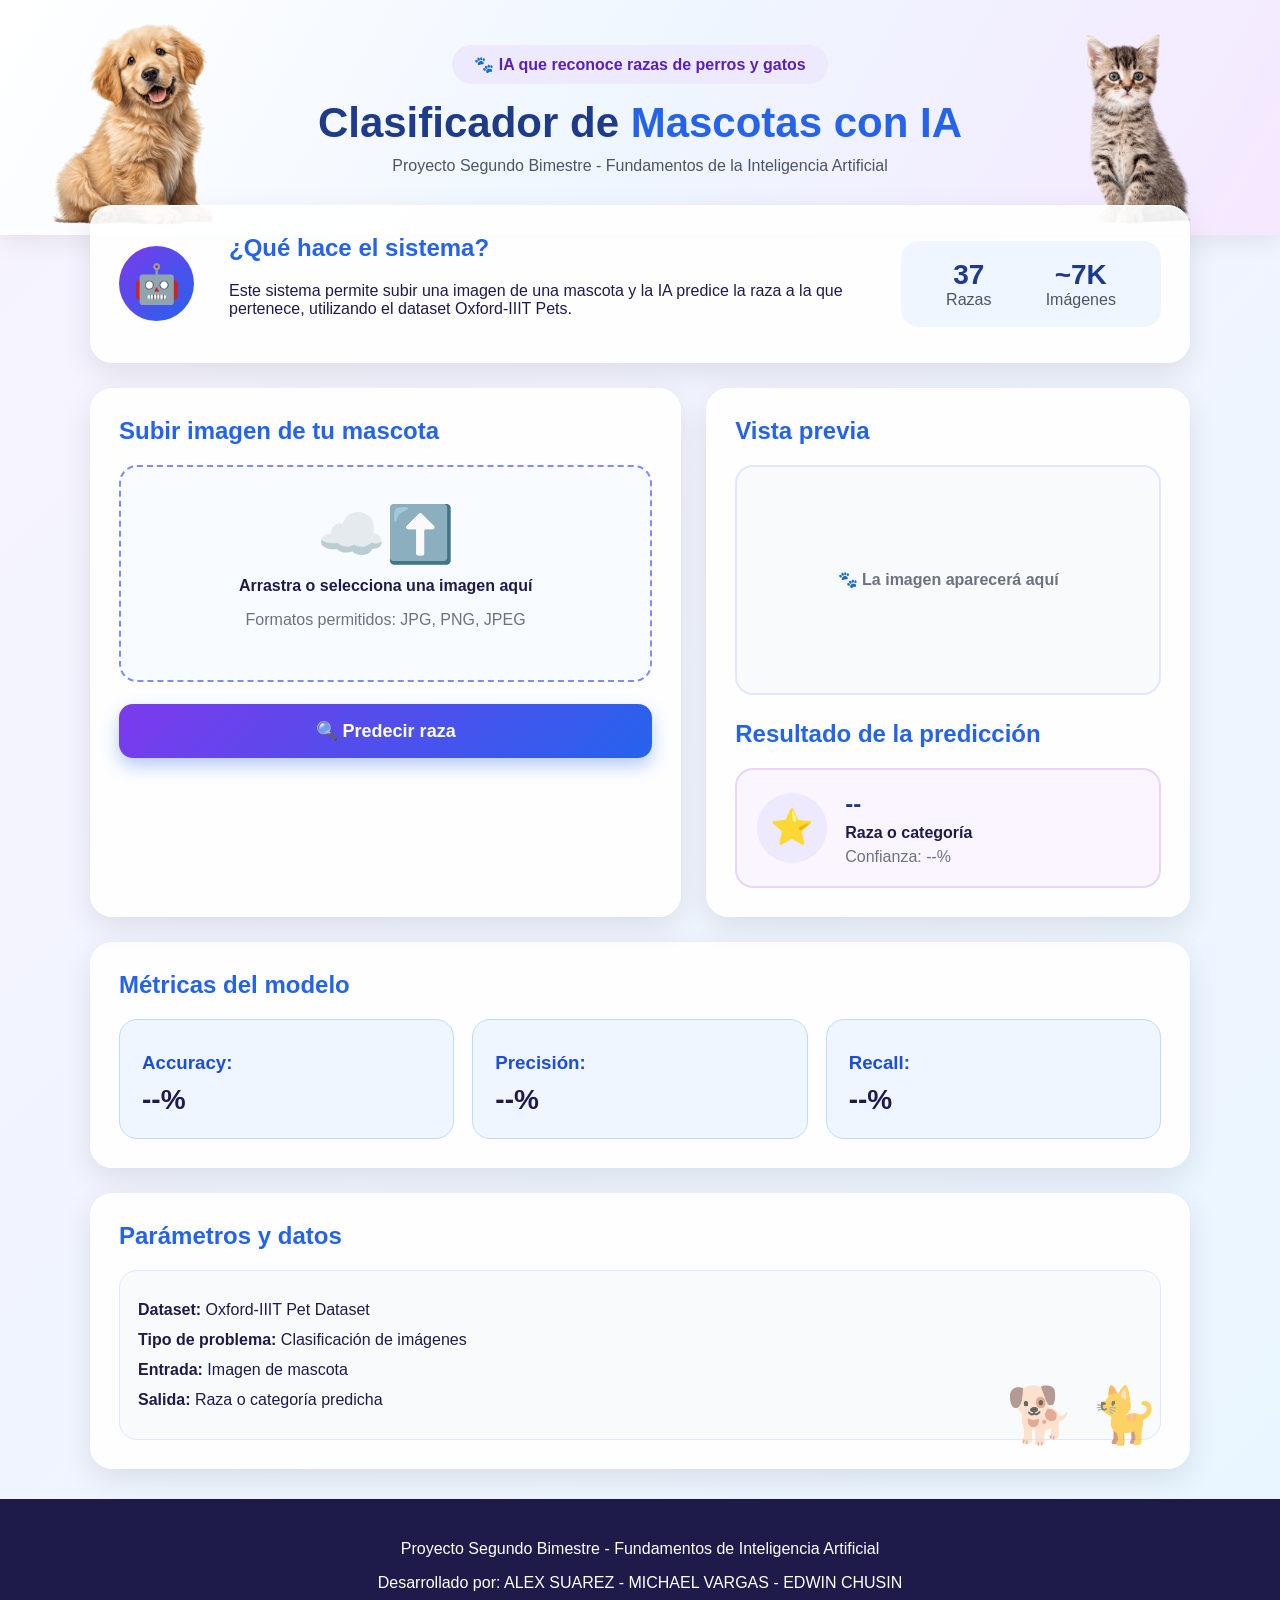
==== frontend/index.html @ 6639b310 "cambios en la arquitectura" ====
<!DOCTYPE html>
<html lang="es">

<head>
    <meta charset="UTF-8">
    <meta name="viewport" content="width=device-width, initial-scale=1.0">
    <title>Clasificador de Mascotas IA</title>
    <link rel="stylesheet" href="style.css">
</head>

<body>

    <header class="hero">
        <img src="./img/perro.png" class="mascota perro" alt="Perro">
        <img src="./img/gato.png" class="mascota gato" alt="Gato">

        <div class="badge">🐾 IA que reconoce razas de perros y gatos</div>
        <h1>Clasificador de <span>Mascotas con IA</span></h1>
        <p>Proyecto Segundo Bimestre - Fundamentos de la Inteligencia Artificial</p>
    </header>

    <main class="contenedor">

        <section class="card resumen">
            <div class="icono">🤖</div>
            <div>
                <h2>¿Qué hace el sistema?</h2>
                <p>
                    Este sistema permite subir una imagen de una mascota y la IA predice
                    la raza a la que pertenece, utilizando el dataset Oxford-IIIT Pets.
                </p>
            </div>

            <div class="datos">
                <div>
                    <strong>37</strong>
                    <span>Razas</span>
                </div>
                <div>
                    <strong>~7K</strong>
                    <span>Imágenes</span>
                </div>
            </div>
        </section>

        <section class="dos-columnas">

            <section class="card">
                <h2>Subir imagen de tu mascota</h2>

                <label class="upload-box" for="imagenInput">
                    <input type="file" id="imagenInput" accept="image/*">
                    <div class="nube">☁️⬆️</div>
                    <strong>Arrastra o selecciona una imagen aquí</strong>
                    <p>Formatos permitidos: JPG, PNG, JPEG</p>
                </label>

                <button onclick="enviarImagen()">🔍 Predecir raza</button>
            </section>

            <section class="card">
                <h2>Vista previa</h2>

                <div class="preview-box">
                    <img id="preview" class="preview oculto" alt="Vista previa">
                    <p id="textoPreview">🐾 La imagen aparecerá aquí</p>
                </div>

                <h2>Resultado de la predicción</h2>

                <div id="resultado" class="resultado">
                    <div class="estrella">⭐</div>
                    <div>
                        <strong>--</strong>
                        <p>Raza o categoría</p>
                        <span>Confianza: --%</span>
                    </div>
                </div>
            </section>

        </section>

        <section class="card metricas">
            <h2>Métricas del modelo</h2>

            <div class="grid">
                <div class="metrica">
                    <h3>Accuracy:</h3>
                    <p id="accuracy">--%</p>
                </div>

                <div class="metrica">
                    <h3>Precisión:</h3>
                    <p id="precision">--%</p>
                </div>

                <div class="metrica">
                    <h3>Recall:</h3>
                    <p id="recall">--%</p>
                </div>
            </div>
        </section>

        <section class="card parametros">
            <h2>Parámetros y datos</h2>

            <div class="tabla">
                <p><strong>Dataset:</strong> Oxford-IIIT Pet Dataset</p>
                <p><strong>Tipo de problema:</strong> Clasificación de imágenes</p>
                <p><strong>Entrada:</strong> Imagen de mascota</p>
                <p><strong>Salida:</strong> Raza o categoría predicha</p>
            </div>
        </section>

    </main>

    <footer>
        <p>Proyecto Segundo Bimestre - Fundamentos de Inteligencia Artificial</p>
        <p>Desarrollado por: ALEX SUAREZ - MICHAEL VARGAS - EDWIN CHUSIN</p>
    </footer>

    <script src="script.js"></script>
</body>

</html>
---- frontend/style.css ----
* {
  box-sizing: border-box;
}

body {
  margin: 0;
  font-family: Arial, sans-serif;
  background: linear-gradient(135deg, #f7f3ff, #e9f6ff);
  color: #1e1b4b;
}

.hero {
  position: relative;
  text-align: center;
  padding: 45px 20px 60px;
  background: linear-gradient(120deg, #ffffff, #eff6ff, #f5e8ff);
  box-shadow: 0 6px 25px #00000015;
  overflow: hidden;
}

.hero h1 {
  margin: 15px 0 10px;
  font-size: 42px;
  color: #1e3a8a;
}

.hero h1 span {
  color: #2563eb;
}

.hero p {
  margin: 0;
  color: #4b5563;
}

.badge {
  display: inline-block;
  padding: 10px 22px;
  border-radius: 30px;
  background: #ede9fe;
  color: #5b21b6;
  font-weight: bold;
}

.mascota{
    position:absolute;
    width:220px;
    user-select:none;
    pointer-events:none;
    animation: flotar 3s ease-in-out infinite;
}

.perro{
    left:30px;
    bottom:0;
}

.gato{
    right:30px;
    bottom:0;
    animation-delay:1s;
}

@keyframes flotar {
  0%, 100% {
    transform: translateY(0);
  }

  50% {
    transform: translateY(-12px);
  }
}

.contenedor {
  width: 90%;
  max-width: 1100px;
  margin: -30px auto 30px;
  position: relative;
  z-index: 2;
}

.card {
  background: #ffffffee;
  padding: 28px;
  margin-bottom: 25px;
  border-radius: 22px;
  box-shadow: 0 10px 30px #00000018;
  border: 1px solid #ffffff;
}

.card h2 {
  color: #2563eb;
  margin-top: 0;
}

.resumen {
  display: grid;
  grid-template-columns: 90px 1fr 260px;
  gap: 20px;
  align-items: center;
}

.icono {
  width: 75px;
  height: 75px;
  border-radius: 50%;
  display: grid;
  place-items: center;
  font-size: 38px;
  background: linear-gradient(135deg, #7c3aed, #2563eb);
  color: white;
}

.datos {
  display: flex;
  justify-content: space-around;
  background: #eff6ff;
  border-radius: 18px;
  padding: 18px;
}

.datos div {
  text-align: center;
}

.datos strong {
  display: block;
  font-size: 28px;
  color: #1e3a8a;
}

.datos span {
  color: #4b5563;
}

.dos-columnas {
  display: grid;
  grid-template-columns: 1.1fr 0.9fr;
  gap: 25px;
}

.upload-box {
  display: block;
  border: 2px dashed #818cf8;
  padding: 35px 20px;
  border-radius: 18px;
  text-align: center;
  background: #f8fbff;
  cursor: pointer;
  transition: 0.3s;
}

.upload-box:hover {
  background: #eef2ff;
  transform: scale(1.01);
}

.upload-box input {
  display: none;
}

.nube {
  font-size: 55px;
  margin-bottom: 10px;
}

.upload-box p {
  color: #6b7280;
}

button {
  width: 100%;
  margin-top: 22px;
  padding: 16px;
  border: none;
  border-radius: 14px;
  background: linear-gradient(135deg, #7c3aed, #2563eb);
  color: white;
  font-size: 18px;
  font-weight: bold;
  cursor: pointer;
  box-shadow: 0 8px 18px #2563eb55;
  transition: 0.3s;
}

button:hover {
  transform: translateY(-3px);
}

.preview-box {
  height: 230px;
  border: 2px solid #e0e7ff;
  border-radius: 18px;
  display: grid;
  place-items: center;
  background: #f8fafc;
  overflow: hidden;
  margin-bottom: 25px;
}

.preview {
  width: 100%;
  height: 100%;
  object-fit: cover;
}

.oculto {
  display: none;
}

#textoPreview {
  color: #6b7280;
  font-weight: bold;
}

.resultado {
  display: flex;
  gap: 18px;
  align-items: center;
  padding: 20px;
  border-radius: 18px;
  background: #faf5ff;
  border: 2px solid #e9d5ff;
}

.estrella {
  width: 70px;
  height: 70px;
  border-radius: 50%;
  display: grid;
  place-items: center;
  background: #ede9fe;
  font-size: 35px;
}

.resultado strong {
  font-size: 24px;
  color: #1e3a8a;
}

.resultado p {
  margin: 6px 0;
  font-weight: bold;
}

.resultado span {
  color: #6b7280;
}

.grid {
  display: grid;
  grid-template-columns: repeat(3, 1fr);
  gap: 18px;
}

.metrica {
  padding: 22px;
  border-radius: 18px;
  background: #eff6ff;
  border: 1px solid #bfdbfe;
}

.metrica span {
  font-size: 32px;
}

.metrica h3 {
  margin: 10px 0;
  color: #1d4ed8;
}

.metrica p {
  font-size: 28px;
  font-weight: bold;
  margin: 0;
}

.parametros {
  position: relative;
}

.parametros::after {
  content: "🐕 🐈";
  position: absolute;
  right: 30px;
  bottom: 20px;
  font-size: 55px;
  opacity: 0.6;
}

.tabla {
  background: #f8fafc;
  border-radius: 18px;
  padding: 18px;
  border: 1px solid #e0e7ff;
}

.tabla p {
  margin: 12px 0;
}

footer {
  text-align: center;
  padding: 25px;
  background: #1e1b4b;
  color: white;
}

@media (max-width: 850px) {
  .emoji {
    display: none;
  }

  .hero h1 {
    font-size: 32px;
  }

  .resumen {
    grid-template-columns: 1fr;
    text-align: center;
  }

  .icono {
    margin: auto;
  }

  .dos-columnas,
  .grid {
    grid-template-columns: 1fr;
  }

  .datos {
    flex-direction: column;
    gap: 15px;
  }
}
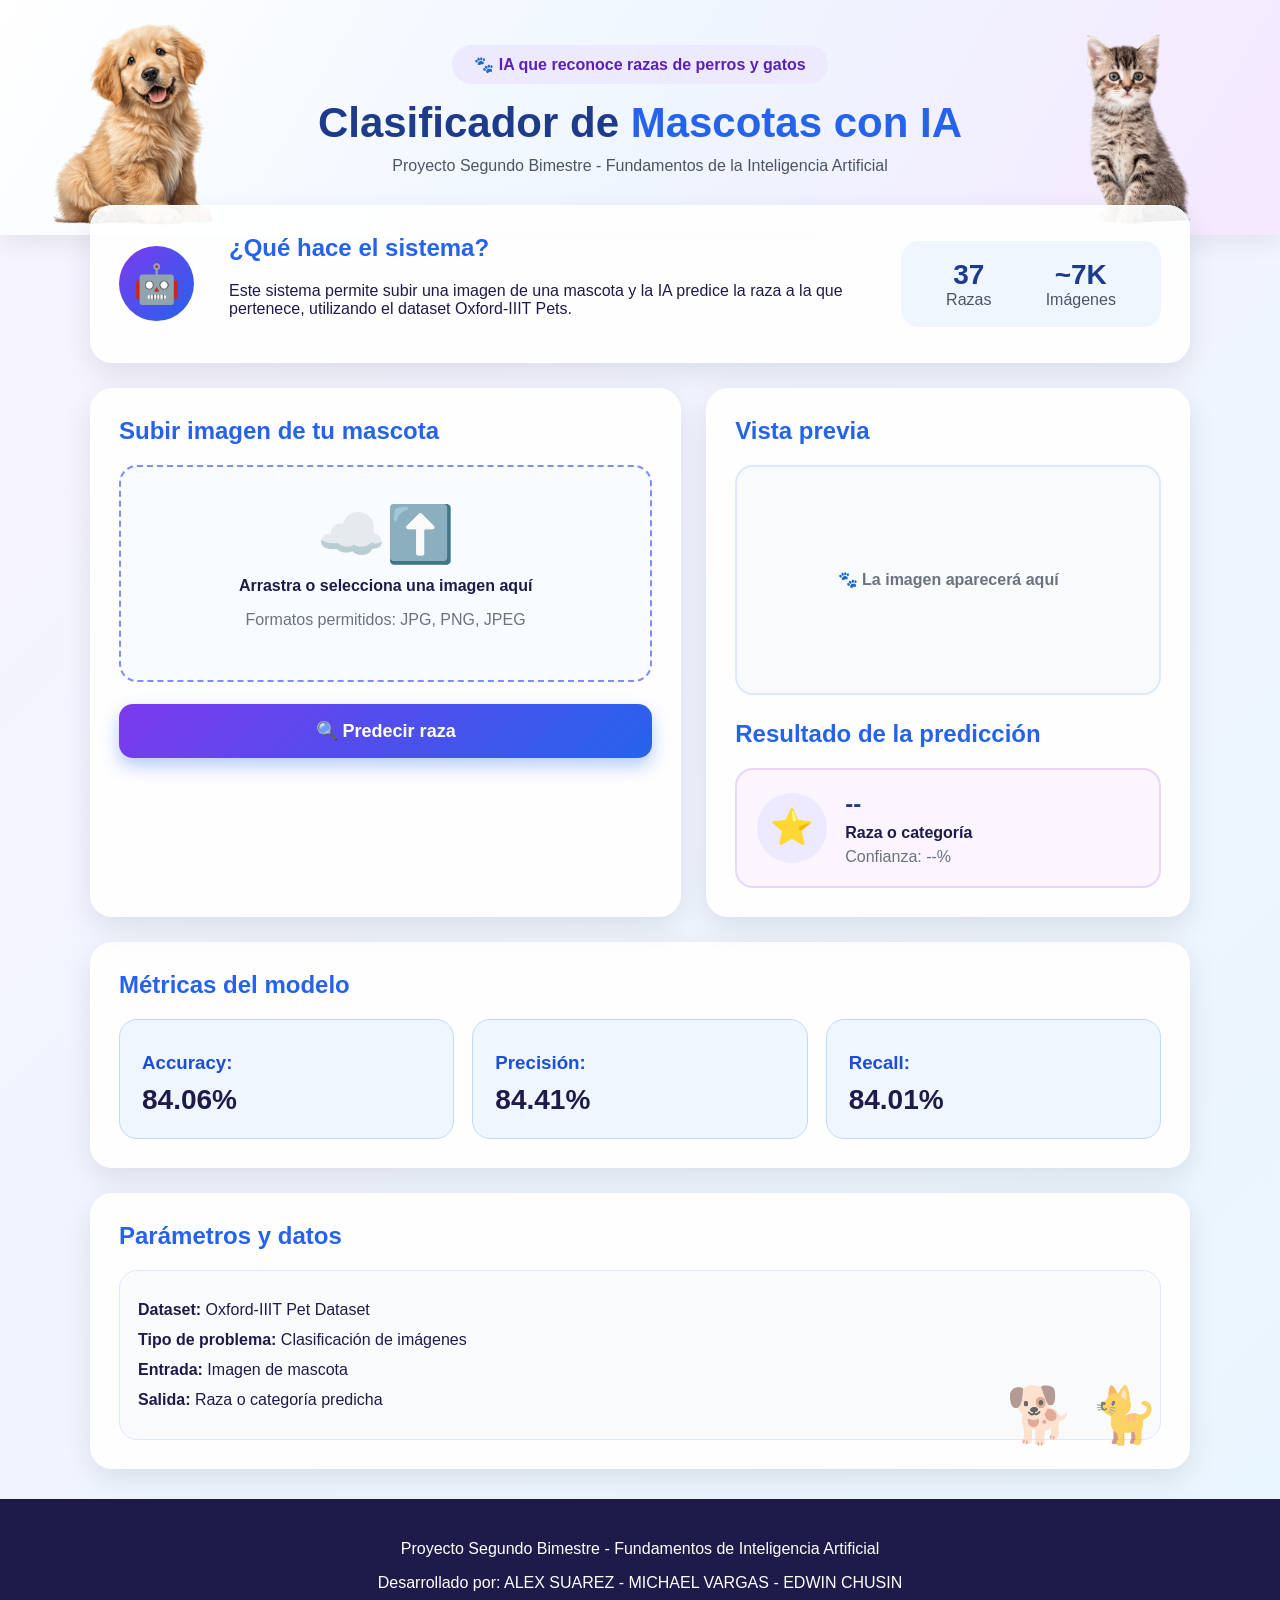
==== commit 15482e6d: "cambios para ver si funca" ====
--- a/frontend/index.html
+++ b/frontend/index.html
@@ -86,17 +86,17 @@
             <div class="grid">
                 <div class="metrica">
                     <h3>Accuracy:</h3>
-                    <p id="accuracy">--%</p>
+                    <p id="accuracy">84.06%</p>
                 </div>
 
                 <div class="metrica">
                     <h3>Precisión:</h3>
-                    <p id="precision">--%</p>
+                    <p id="precision">84.41%</p>
                 </div>
 
                 <div class="metrica">
                     <h3>Recall:</h3>
-                    <p id="recall">--%</p>
+                    <p id="recall">84.01%</p>
                 </div>
             </div>
         </section>
